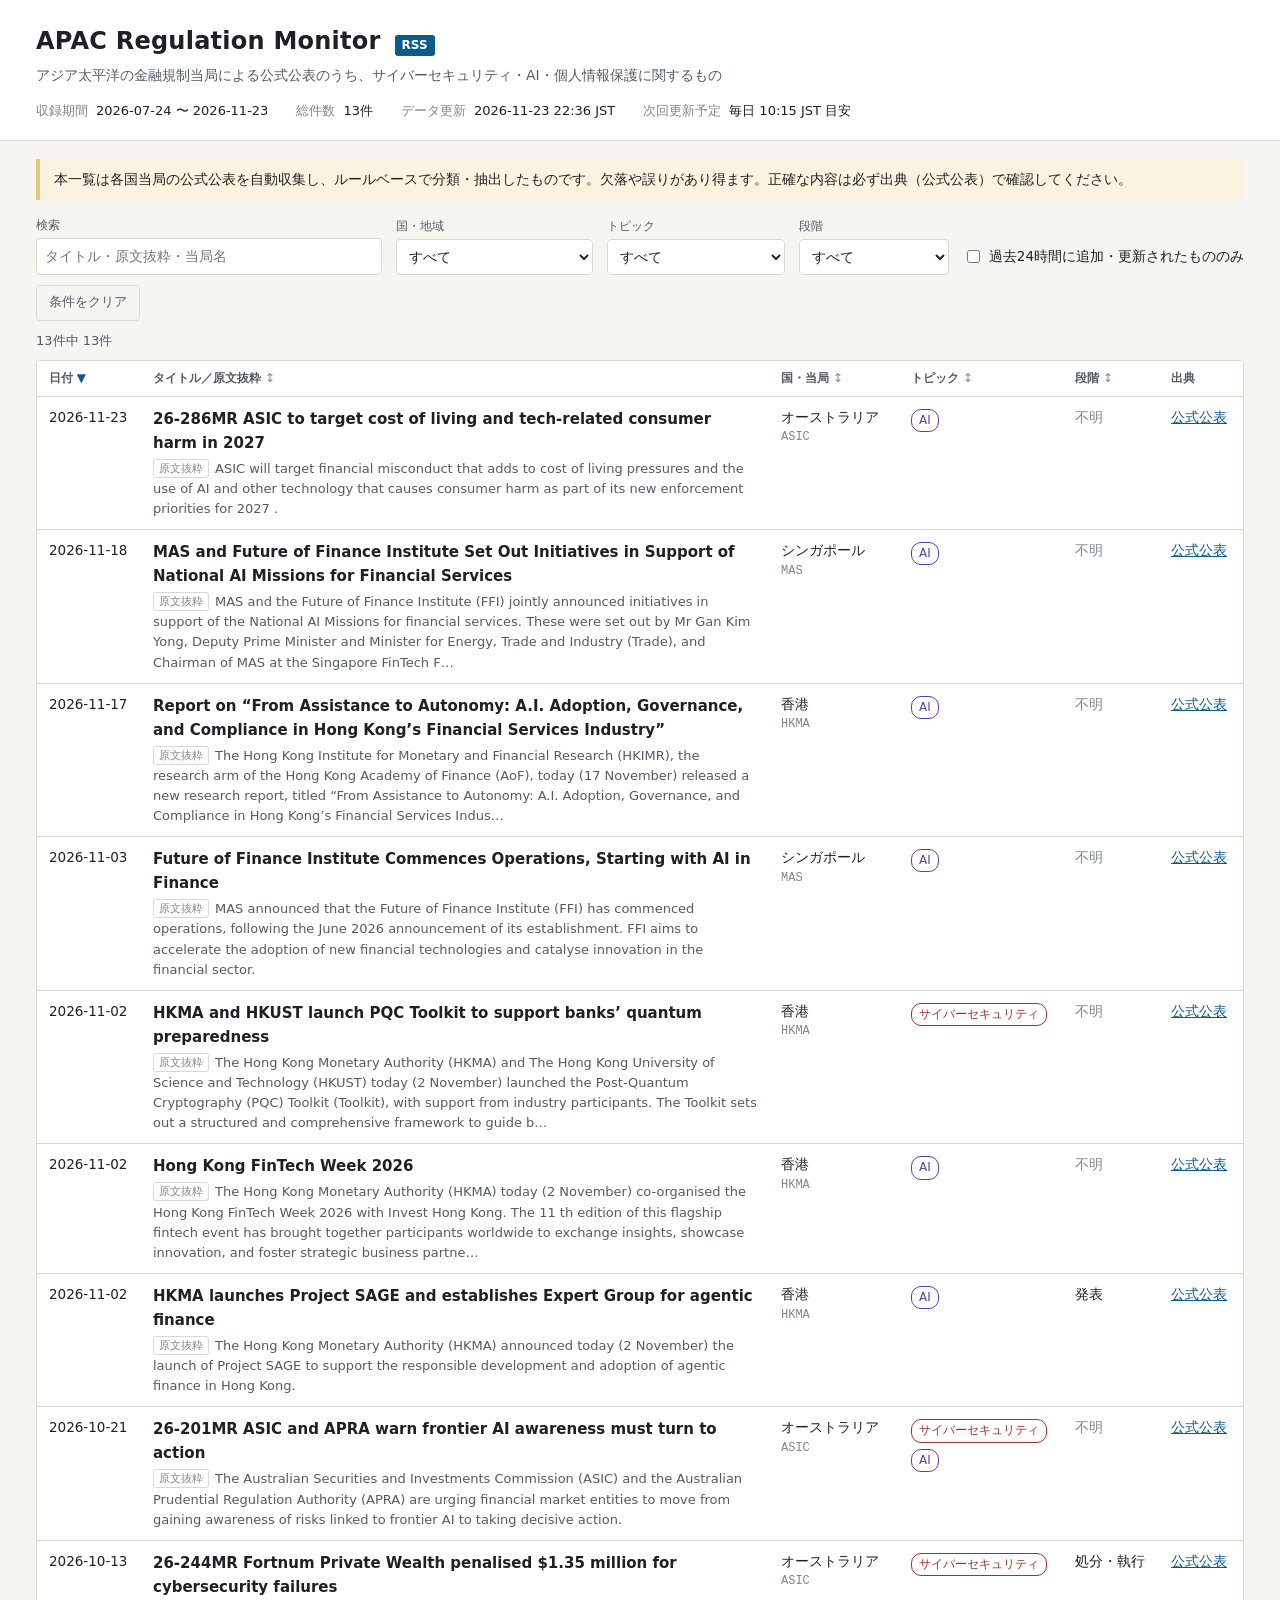
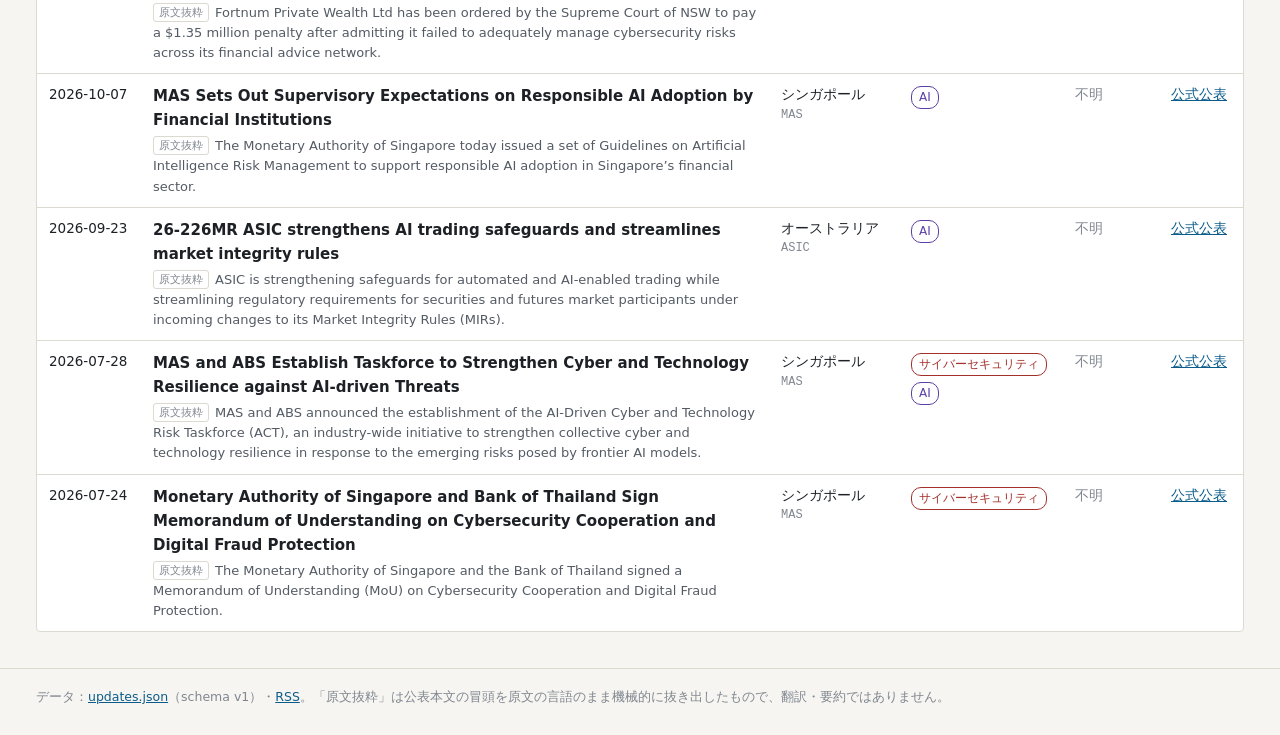
==== reg-watch/index.html @ 3311a382 "data: publish regulation index" ====
<!doctype html>
<html lang="ja">
<head>
  <meta charset="utf-8">
  <meta name="viewport" content="width=device-width, initial-scale=1">
  <title>APAC Regulation Monitor</title>
  <meta name="description" content="APAC金融規制当局の公式公表のうち、サイバーセキュリティ／AI／個人情報保護に関するものの一覧">
  <link rel="alternate" type="application/rss+xml" title="APAC Regulation Monitor" href="feed.xml">
  <link rel="stylesheet" href="styles.css">
</head>
<body>
  <header class="site-header">
    <div class="wrap">
      <div class="title-row">
        <h1>APAC Regulation Monitor</h1>
        <a class="rss" href="feed.xml">RSS</a>
      </div>
      <p class="tagline">アジア太平洋の金融規制当局による公式公表のうち、サイバーセキュリティ・AI・個人情報保護に関するもの</p>
      <dl class="meta">
        <div><dt>収録期間</dt><dd id="meta-range">—</dd></div>
        <div><dt>総件数</dt><dd id="meta-count">—</dd></div>
        <div><dt>データ更新</dt><dd id="meta-generated">—</dd></div>
        <div><dt>次回更新予定</dt><dd>毎日 10:15 JST 目安</dd></div>
      </dl>
    </div>
  </header>

  <main class="wrap">
    <p class="notice" role="note">本一覧は各国当局の公式公表を自動収集し、ルールベースで分類・抽出したものです。欠落や誤りがあり得ます。正確な内容は必ず出典（公式公表）で確認してください。</p>

    <form class="filters" id="filters" role="search" onsubmit="return false">
      <label class="field search">
        <span>検索</span>
        <input type="search" id="q" placeholder="タイトル・原文抜粋・当局名" autocomplete="off">
      </label>
      <label class="field">
        <span>国・地域</span>
        <select id="f-country"><option value="">すべて</option></select>
      </label>
      <label class="field">
        <span>トピック</span>
        <select id="f-topic"><option value="">すべて</option></select>
      </label>
      <label class="field">
        <span>段階</span>
        <select id="f-stage"><option value="">すべて</option></select>
      </label>
      <label class="check">
        <input type="checkbox" id="f-recent">
        <span>過去24時間に追加・更新されたもののみ</span>
      </label>
      <button type="button" class="reset" id="reset">条件をクリア</button>
    </form>

    <p class="status" id="status" aria-live="polite">読み込み中…</p>

    <div class="table-scroll">
      <table class="updates" id="table">
        <thead>
          <tr>
            <th scope="col" class="c-date"><button type="button" data-sort="date">日付</button></th>
            <th scope="col" class="c-title"><button type="button" data-sort="title">タイトル／原文抜粋</button></th>
            <th scope="col" class="c-src"><button type="button" data-sort="country">国・当局</button></th>
            <th scope="col" class="c-topic"><button type="button" data-sort="topic">トピック</button></th>
            <th scope="col" class="c-stage"><button type="button" data-sort="stage">段階</button></th>
            <th scope="col" class="c-link">出典</th>
          </tr>
        </thead>
        <tbody id="rows"></tbody>
      </table>
    </div>

    <div class="more-row">
      <button type="button" id="more" hidden>さらに表示</button>
    </div>
  </main>

  <footer class="site-footer">
    <div class="wrap">
      <p>データ：<a href="data/updates.json">updates.json</a>（schema v1）・<a href="feed.xml">RSS</a>。「原文抜粋」は公表本文の冒頭を原文の言語のまま機械的に抜き出したもので、翻訳・要約ではありません。</p>
    </div>
  </footer>

  <script src="app.js"></script>
</body>
</html>
---- reg-watch/styles.css ----
:root {
  --bg: #f6f5f1;
  --surface: #ffffff;
  --ink: #1d2126;
  --ink-soft: #545b64;
  --ink-faint: #808790;
  --rule: #dcd9d1;
  --accent: #0b5c8a;
  --accent-ink: #ffffff;
  --notice-bg: #fbf3df;
  --notice-rule: #e3c77a;
  --cyber: #a3302a;
  --ai: #5b3fa6;
  --privacy: #1f7a52;
  --font: "Hiragino Kaku Gothic ProN", "Hiragino Sans", "Yu Gothic UI", "Yu Gothic", Meiryo,
    system-ui, -apple-system, "Segoe UI", sans-serif;
  --mono: ui-monospace, "SFMono-Regular", Consolas, "Liberation Mono", monospace;
}

@media (prefers-color-scheme: dark) {
  :root {
    --bg: #15181c;
    --surface: #1d2126;
    --ink: #e7e9ec;
    --ink-soft: #b1b7bf;
    --ink-faint: #8a919a;
    --rule: #343a42;
    --accent: #6fb7e3;
    --accent-ink: #0d1a24;
    --notice-bg: #2b2516;
    --notice-rule: #7d6a35;
    --cyber: #f08a82;
    --ai: #b9a3f2;
    --privacy: #7fd1a8;
  }
}

* { box-sizing: border-box; }

html { -webkit-text-size-adjust: 100%; }

body {
  margin: 0;
  background: var(--bg);
  color: var(--ink);
  font-family: var(--font);
  font-size: 15px;
  line-height: 1.6;
}

a { color: var(--accent); }
a:hover { text-decoration-thickness: 2px; }

.wrap {
  max-width: 1240px;
  margin: 0 auto;
  padding: 0 16px;
}

/* Header ------------------------------------------------------------ */

.site-header {
  background: var(--surface);
  border-bottom: 1px solid var(--rule);
  padding: 22px 0 18px;
}

.title-row {
  display: flex;
  align-items: baseline;
  gap: 14px;
  flex-wrap: wrap;
}

h1 {
  margin: 0;
  font-size: 24px;
  letter-spacing: 0.01em;
  font-weight: 700;
}

.rss {
  font-size: 12px;
  font-weight: 700;
  text-decoration: none;
  color: var(--accent-ink);
  background: var(--accent);
  border-radius: 3px;
  padding: 1px 7px;
}

.tagline {
  margin: 4px 0 14px;
  color: var(--ink-soft);
  font-size: 14px;
}

.meta {
  display: flex;
  flex-wrap: wrap;
  gap: 6px 28px;
  margin: 0;
  font-size: 13px;
}

.meta div { display: flex; gap: 8px; }
.meta dt { color: var(--ink-faint); }
.meta dd { margin: 0; font-variant-numeric: tabular-nums; }

/* Notice & filters --------------------------------------------------- */

.notice {
  margin: 18px 0 16px;
  padding: 10px 14px;
  background: var(--notice-bg);
  border-left: 4px solid var(--notice-rule);
  font-size: 13.5px;
}

.filters {
  display: flex;
  flex-wrap: wrap;
  align-items: flex-end;
  gap: 10px 14px;
  margin-bottom: 10px;
}

.field { display: flex; flex-direction: column; gap: 3px; font-size: 12px; color: var(--ink-soft); }
.field.search { flex: 1 1 260px; }

input[type="search"],
select {
  font: inherit;
  font-size: 14px;
  color: var(--ink);
  background: var(--surface);
  border: 1px solid var(--rule);
  border-radius: 4px;
  padding: 6px 8px;
  min-height: 36px;
}

input[type="search"] { width: 100%; }
select { min-width: 150px; }

input:focus-visible,
select:focus-visible,
button:focus-visible,
a:focus-visible {
  outline: 2px solid var(--accent);
  outline-offset: 2px;
}

.check {
  display: flex;
  align-items: center;
  gap: 6px;
  font-size: 13.5px;
  min-height: 36px;
}

.reset {
  font: inherit;
  font-size: 13px;
  min-height: 36px;
  padding: 0 12px;
  border: 1px solid var(--rule);
  border-radius: 4px;
  background: transparent;
  color: var(--ink-soft);
  cursor: pointer;
}

.status {
  margin: 4px 0 8px;
  font-size: 13px;
  color: var(--ink-soft);
  font-variant-numeric: tabular-nums;
}
.status.error { color: var(--cyber); }

/* Table ------------------------------------------------------------- */

.table-scroll {
  overflow-x: auto;
  background: var(--surface);
  border: 1px solid var(--rule);
  border-radius: 4px;
}

table.updates {
  width: 100%;
  min-width: 860px;
  border-collapse: collapse;
}

.updates th,
.updates td {
  text-align: left;
  vertical-align: top;
  padding: 10px 12px;
  border-bottom: 1px solid var(--rule);
}

.updates tbody tr:last-child td { border-bottom: 0; }

.updates th {
  position: sticky;
  top: 0;
  background: var(--surface);
  font-size: 12px;
  font-weight: 700;
  color: var(--ink-soft);
  white-space: nowrap;
  padding-top: 8px;
  padding-bottom: 8px;
}

.updates th button {
  font: inherit;
  color: inherit;
  background: none;
  border: 0;
  padding: 0;
  cursor: pointer;
}

.updates th button::after {
  content: " ↕";
  color: var(--ink-faint);
  font-weight: 400;
}
.updates th[aria-sort="ascending"] button::after { content: " ▲"; color: var(--accent); }
.updates th[aria-sort="descending"] button::after { content: " ▼"; color: var(--accent); }

.c-date { width: 104px; white-space: nowrap; font-variant-numeric: tabular-nums; font-size: 13.5px; }
.c-title { min-width: 380px; }
.c-src { width: 130px; }
.c-topic { width: 150px; }
.c-stage { width: 96px; font-size: 13.5px; }
.c-link { width: 84px; white-space: nowrap; font-size: 13.5px; }

.title a {
  font-weight: 600;
  text-decoration: none;
  color: var(--ink);
}
.title a:hover { color: var(--accent); text-decoration: underline; }

.summary {
  margin: 4px 0 0;
  font-size: 13px;
  color: var(--ink-soft);
  line-height: 1.55;
}

.excerpt-label {
  display: inline-block;
  margin-right: 6px;
  padding: 0 5px;
  border: 1px solid var(--rule);
  border-radius: 3px;
  font-size: 11px;
  color: var(--ink-faint);
  vertical-align: 1px;
}

.country, .regulator { display: block; }
.country { font-size: 13.5px; }
.regulator { font-size: 12px; color: var(--ink-faint); font-family: var(--mono); }

.tag {
  display: inline-block;
  margin: 0 4px 4px 0;
  padding: 1px 7px;
  border: 1px solid currentColor;
  border-radius: 10px;
  font-size: 12px;
  white-space: nowrap;
}
.topic-cyber_security { color: var(--cyber); }
.topic-ai { color: var(--ai); }
.topic-privacy_data_protection { color: var(--privacy); }

.stage-unknown { color: var(--ink-faint); }

tr.empty td {
  text-align: center;
  color: var(--ink-faint);
  padding: 32px 12px;
}

.more-row { text-align: center; margin: 14px 0 0; }

#more {
  font: inherit;
  font-size: 14px;
  padding: 8px 22px;
  border: 1px solid var(--accent);
  border-radius: 4px;
  background: transparent;
  color: var(--accent);
  cursor: pointer;
}

/* Footer ------------------------------------------------------------ */

.site-footer {
  margin-top: 36px;
  padding: 18px 0 28px;
  border-top: 1px solid var(--rule);
  font-size: 12.5px;
  color: var(--ink-faint);
}
.site-footer p { margin: 0; }

@media (max-width: 640px) {
  h1 { font-size: 20px; }
  .meta { gap: 4px 18px; }
  select { min-width: 0; flex: 1; }
  .field { flex: 1 1 140px; }
  .field.search { flex-basis: 100%; }
}
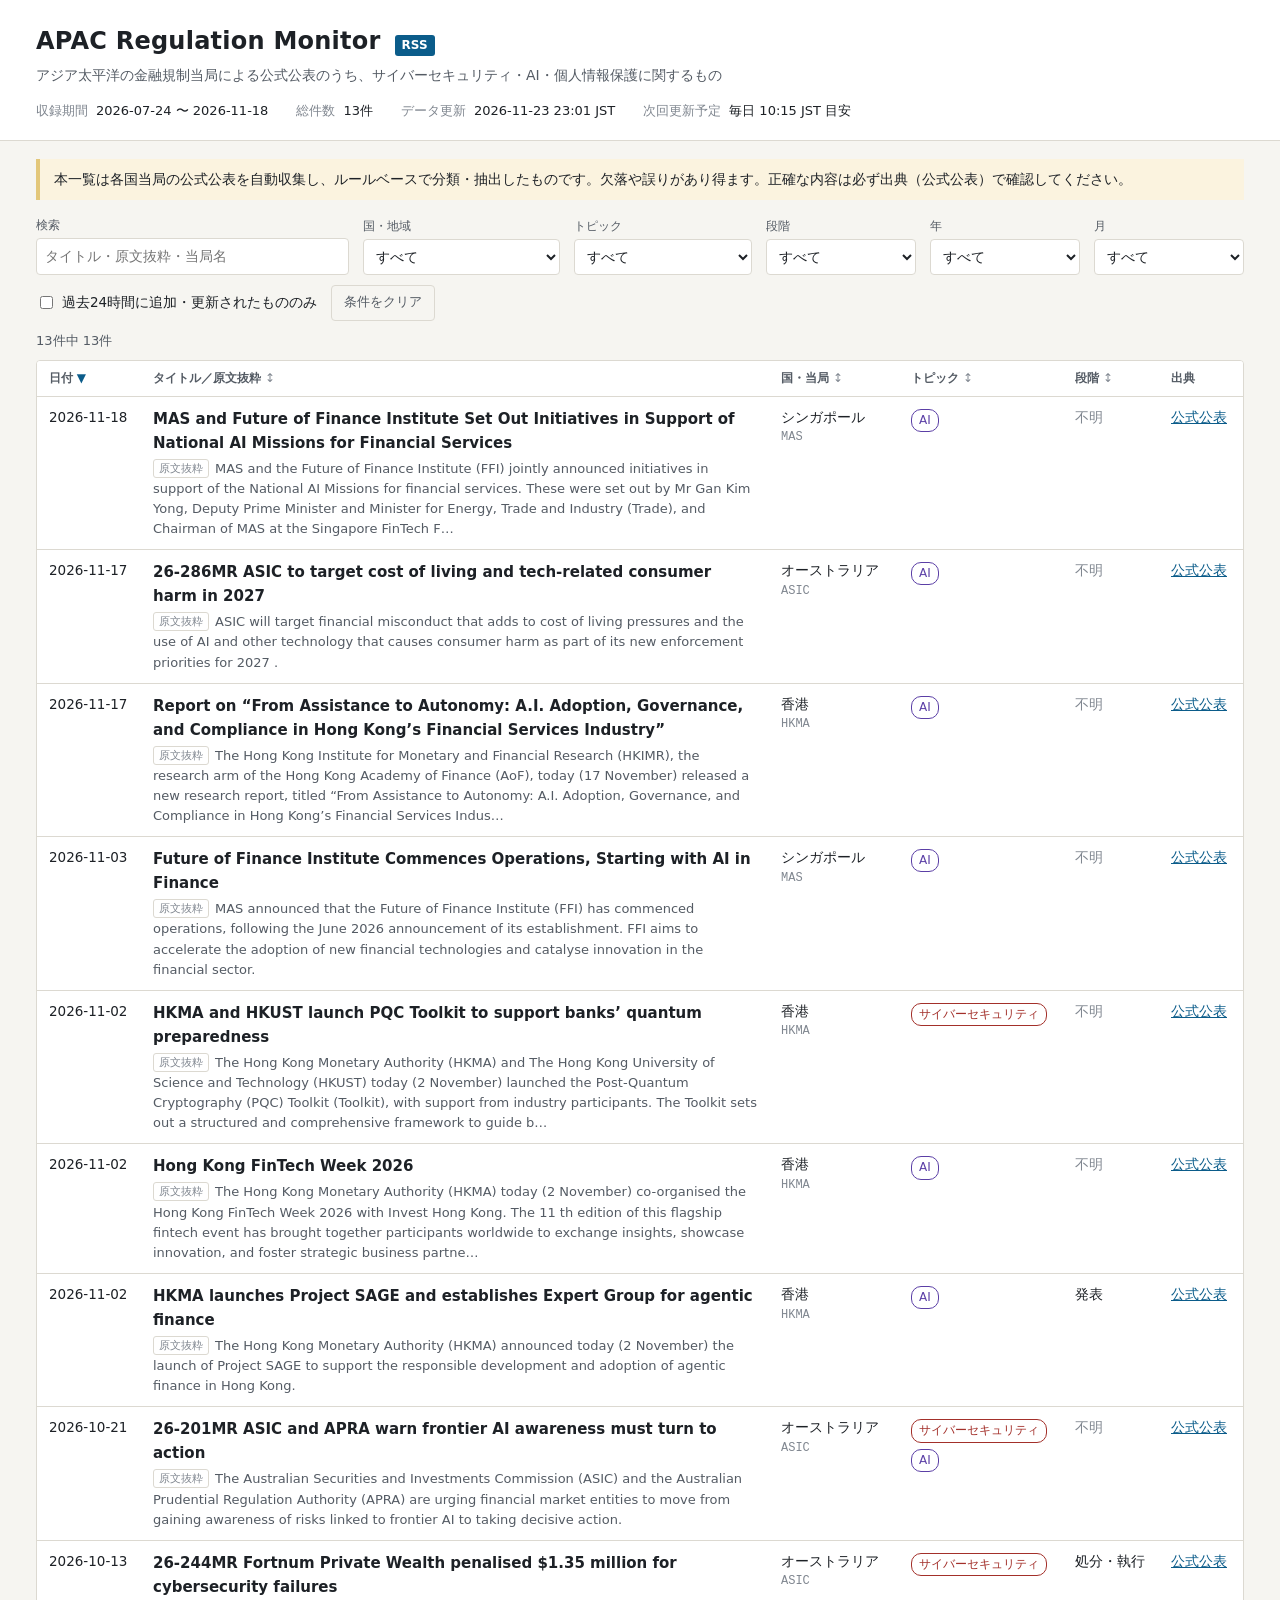
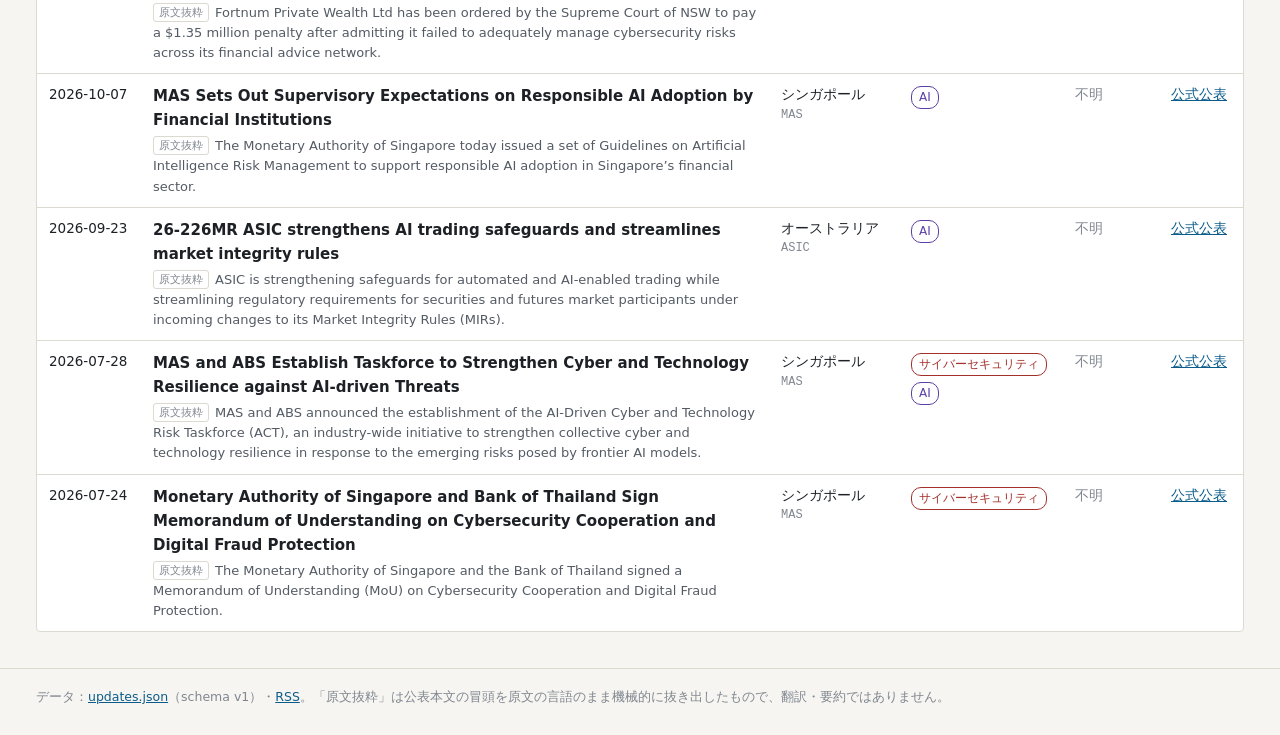
==== commit c78276e3: "data: publish regulation index" ====
--- a/reg-watch/index.html
+++ b/reg-watch/index.html
@@ -45,6 +45,14 @@
         <span>段階</span>
         <select id="f-stage"><option value="">すべて</option></select>
       </label>
+      <label class="field">
+        <span>年</span>
+        <select id="f-year"><option value="">すべて</option></select>
+      </label>
+      <label class="field">
+        <span>月</span>
+        <select id="f-month"><option value="">すべて</option></select>
+      </label>
       <label class="check">
         <input type="checkbox" id="f-recent">
         <span>過去24時間に追加・更新されたもののみ</span>
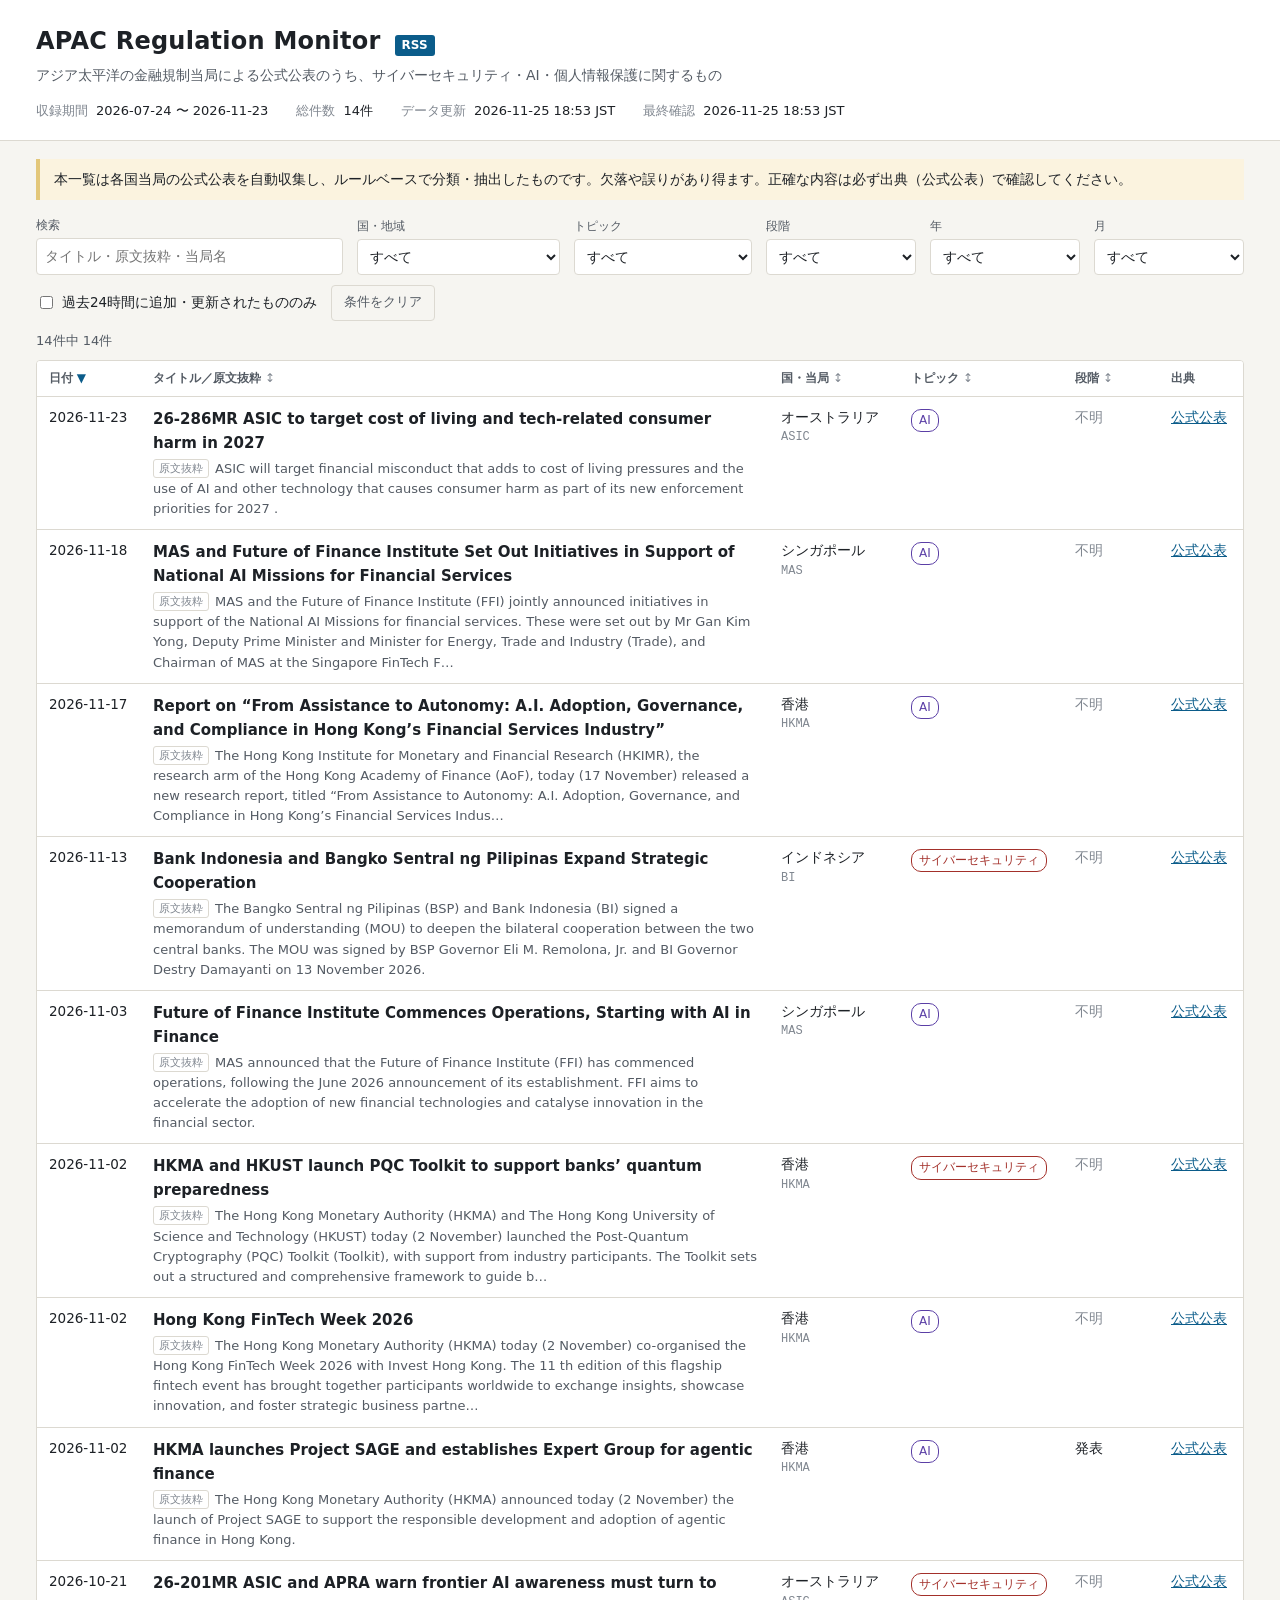
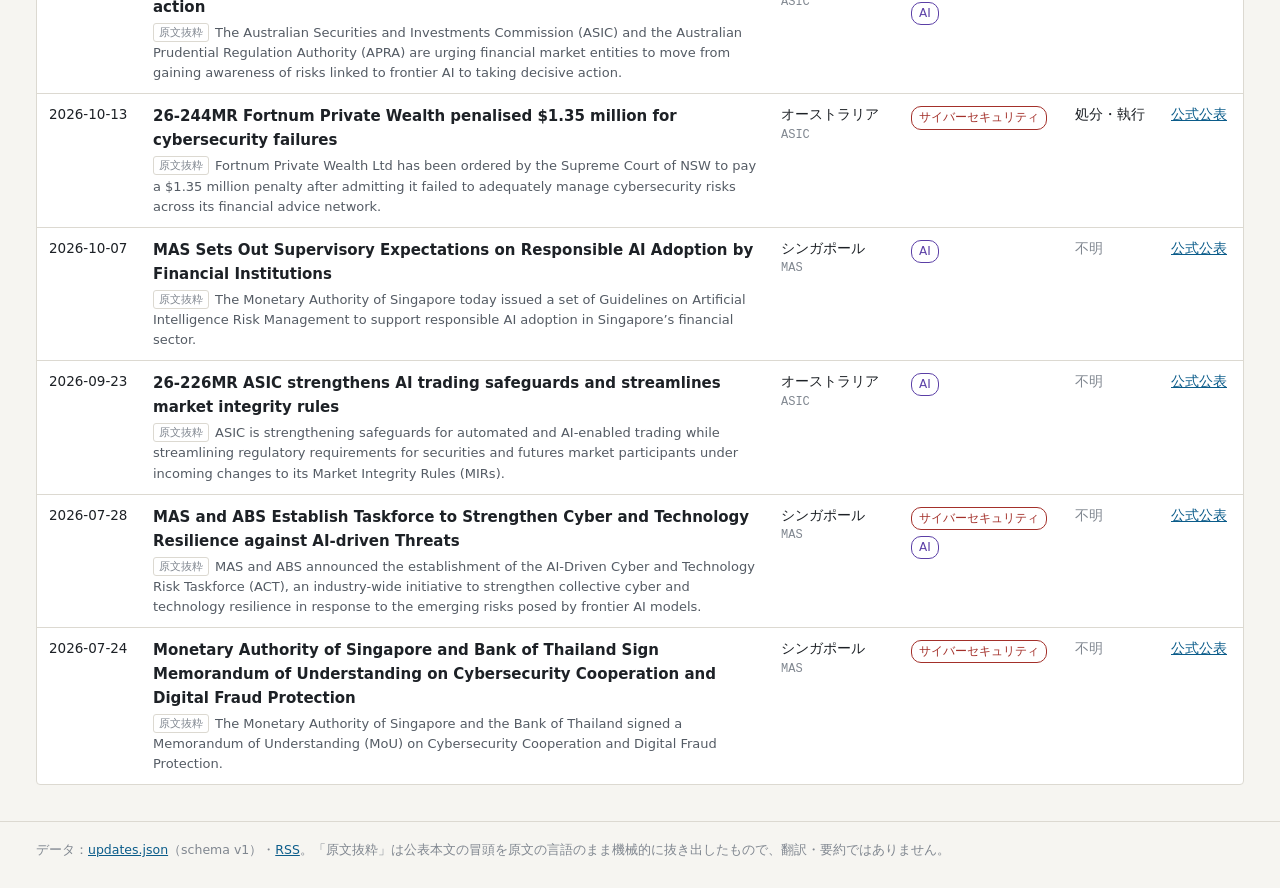
==== commit 3c0cca12: "data: publish regulation index" ====
--- a/reg-watch/index.html
+++ b/reg-watch/index.html
@@ -20,7 +20,7 @@
         <div><dt>収録期間</dt><dd id="meta-range">—</dd></div>
         <div><dt>総件数</dt><dd id="meta-count">—</dd></div>
         <div><dt>データ更新</dt><dd id="meta-generated">—</dd></div>
-        <div><dt>次回更新予定</dt><dd>毎日 10:15 JST 目安</dd></div>
+        <div><dt>最終確認</dt><dd id="meta-checked">—</dd></div>
       </dl>
     </div>
   </header>
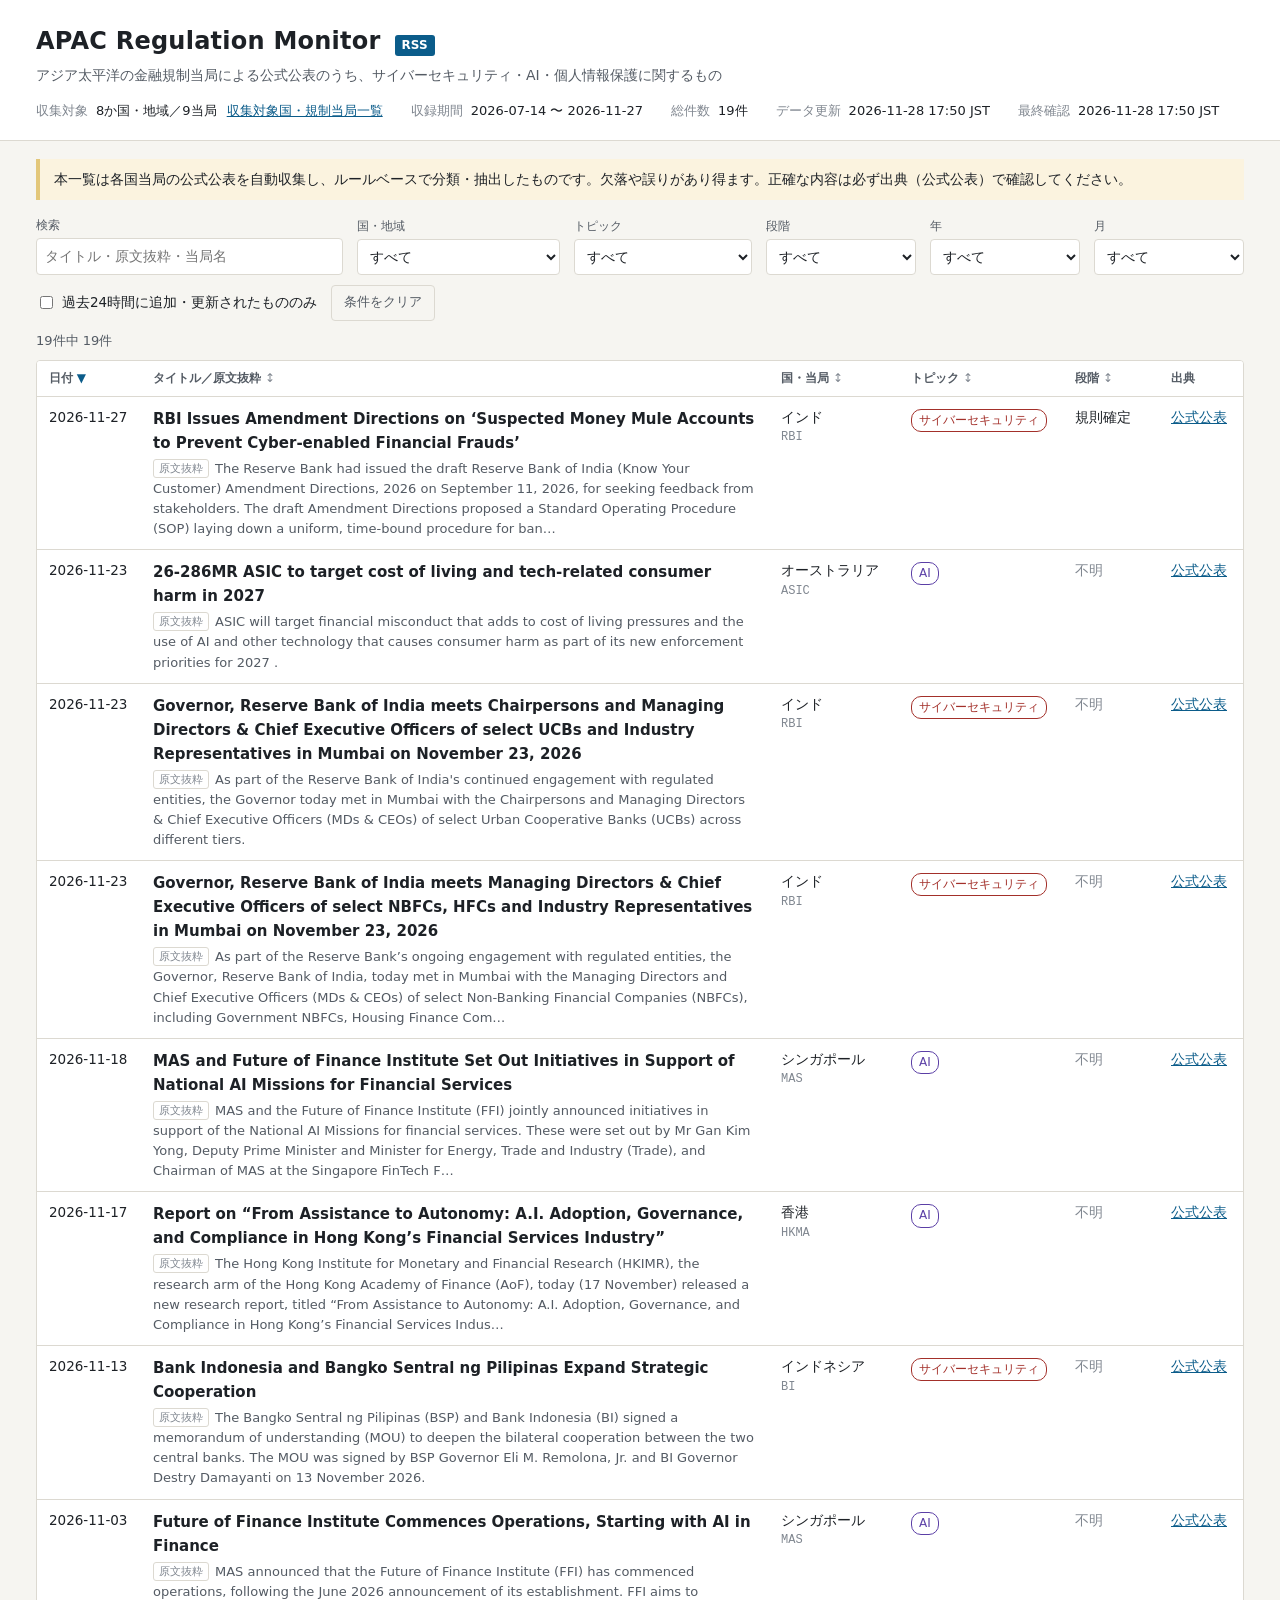
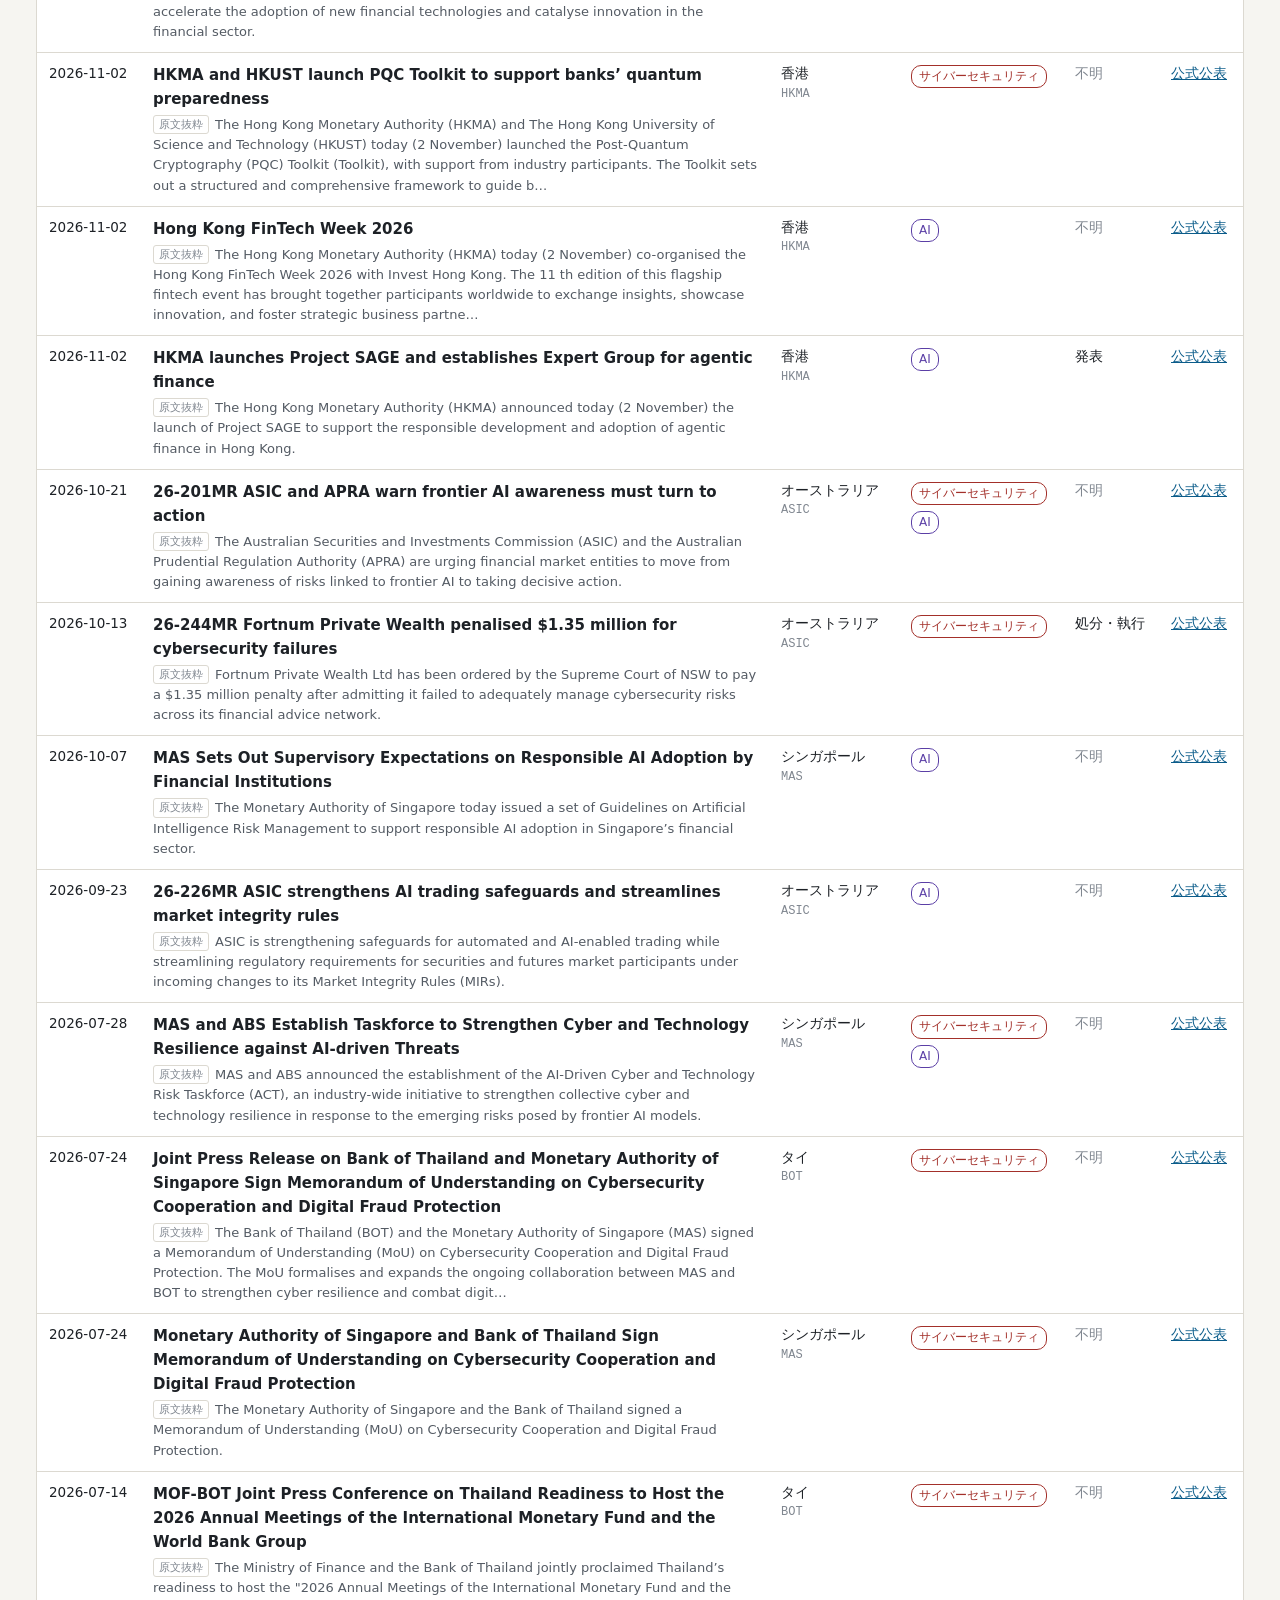
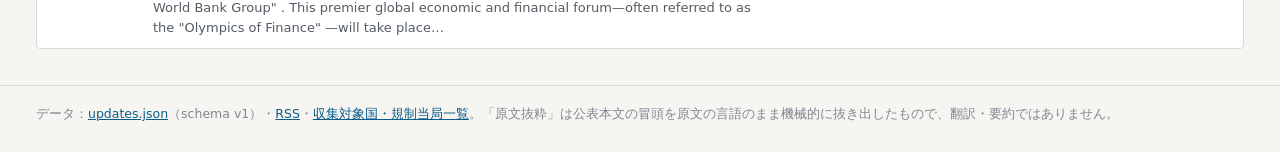
==== commit 53918b70: "data: publish regulation index" ====
--- a/reg-watch/index.html
+++ b/reg-watch/index.html
@@ -17,6 +17,7 @@
       </div>
       <p class="tagline">アジア太平洋の金融規制当局による公式公表のうち、サイバーセキュリティ・AI・個人情報保護に関するもの</p>
       <dl class="meta">
+        <div><dt>収集対象</dt><dd><span id="meta-sources">—</span> <a class="meta-link" href="sources.html">収集対象国・規制当局一覧</a></dd></div>
         <div><dt>収録期間</dt><dd id="meta-range">—</dd></div>
         <div><dt>総件数</dt><dd id="meta-count">—</dd></div>
         <div><dt>データ更新</dt><dd id="meta-generated">—</dd></div>
@@ -85,7 +86,7 @@
 
   <footer class="site-footer">
     <div class="wrap">
-      <p>データ：<a href="data/updates.json">updates.json</a>（schema v1）・<a href="feed.xml">RSS</a>。「原文抜粋」は公表本文の冒頭を原文の言語のまま機械的に抜き出したもので、翻訳・要約ではありません。</p>
+      <p>データ：<a href="data/updates.json">updates.json</a>（schema v1）・<a href="feed.xml">RSS</a>・<a href="sources.html">収集対象国・規制当局一覧</a>。「原文抜粋」は公表本文の冒頭を原文の言語のまま機械的に抜き出したもので、翻訳・要約ではありません。</p>
     </div>
   </footer>
 
--- a/reg-watch/styles.css
+++ b/reg-watch/styles.css
@@ -107,6 +107,8 @@
 .meta dt { color: var(--ink-faint); }
 .meta dd { margin: 0; font-variant-numeric: tabular-nums; }
 
+.meta-link { margin-left: 6px; white-space: nowrap; }
+
 /* Notice & filters --------------------------------------------------- */
 
 .notice {
@@ -303,6 +305,84 @@
   cursor: pointer;
 }
 
+/* Sources page (sources.html) --------------------------------------- */
+
+.crumb {
+  margin: 0 0 6px;
+  font-size: 13px;
+  color: var(--ink-faint);
+}
+
+.dir-section { margin-top: 26px; }
+
+.dir-section h2 {
+  margin: 0 0 12px;
+  font-size: 17px;
+  font-weight: 700;
+}
+
+.section-note {
+  margin: -4px 0 12px;
+  font-size: 13px;
+  color: var(--ink-soft);
+}
+
+.country-block {
+  background: var(--surface);
+  border: 1px solid var(--rule);
+  border-radius: 4px;
+  margin-bottom: 12px;
+}
+
+.country-head {
+  display: flex;
+  align-items: baseline;
+  flex-wrap: wrap;
+  gap: 4px 10px;
+  margin: 0;
+  padding: 10px 14px;
+  border-bottom: 1px solid var(--rule);
+  font-size: 15px;
+}
+.country-en { font-size: 12.5px; font-weight: 400; color: var(--ink-faint); }
+.country-n { margin-left: auto; font-size: 12px; font-weight: 400; color: var(--ink-soft); }
+
+.reg-list { list-style: none; margin: 0; padding: 0; }
+
+.reg {
+  display: grid;
+  grid-template-columns: 72px 1fr auto;
+  gap: 4px 14px;
+  align-items: baseline;
+  padding: 10px 14px;
+  border-bottom: 1px solid var(--rule);
+}
+.reg:last-child { border-bottom: 0; }
+
+.reg-abbr { font-family: var(--mono); font-size: 13px; font-weight: 700; }
+.reg-names { display: flex; flex-direction: column; min-width: 0; }
+.reg-ja { font-weight: 600; }
+.reg-official, .reg-en { font-size: 13px; color: var(--ink-soft); }
+.reg-side { display: flex; flex-direction: column; align-items: flex-end; gap: 2px; font-size: 13.5px; }
+.reg-host { font-size: 11.5px; color: var(--ink-faint); font-family: var(--mono); }
+
+.badge-inactive {
+  padding: 0 6px;
+  border: 1px solid var(--rule);
+  border-radius: 10px;
+  font-size: 11.5px;
+  color: var(--ink-faint);
+  white-space: nowrap;
+}
+.reg.is-inactive .reg-ja { color: var(--ink-soft); }
+
+.back-row { margin: 22px 0 0; font-size: 14px; }
+
+@media (max-width: 640px) {
+  .reg { grid-template-columns: 56px 1fr; }
+  .reg-side { grid-column: 2; flex-direction: row; flex-wrap: wrap; align-items: baseline; gap: 2px 10px; }
+}
+
 /* Footer ------------------------------------------------------------ */
 
 .site-footer {
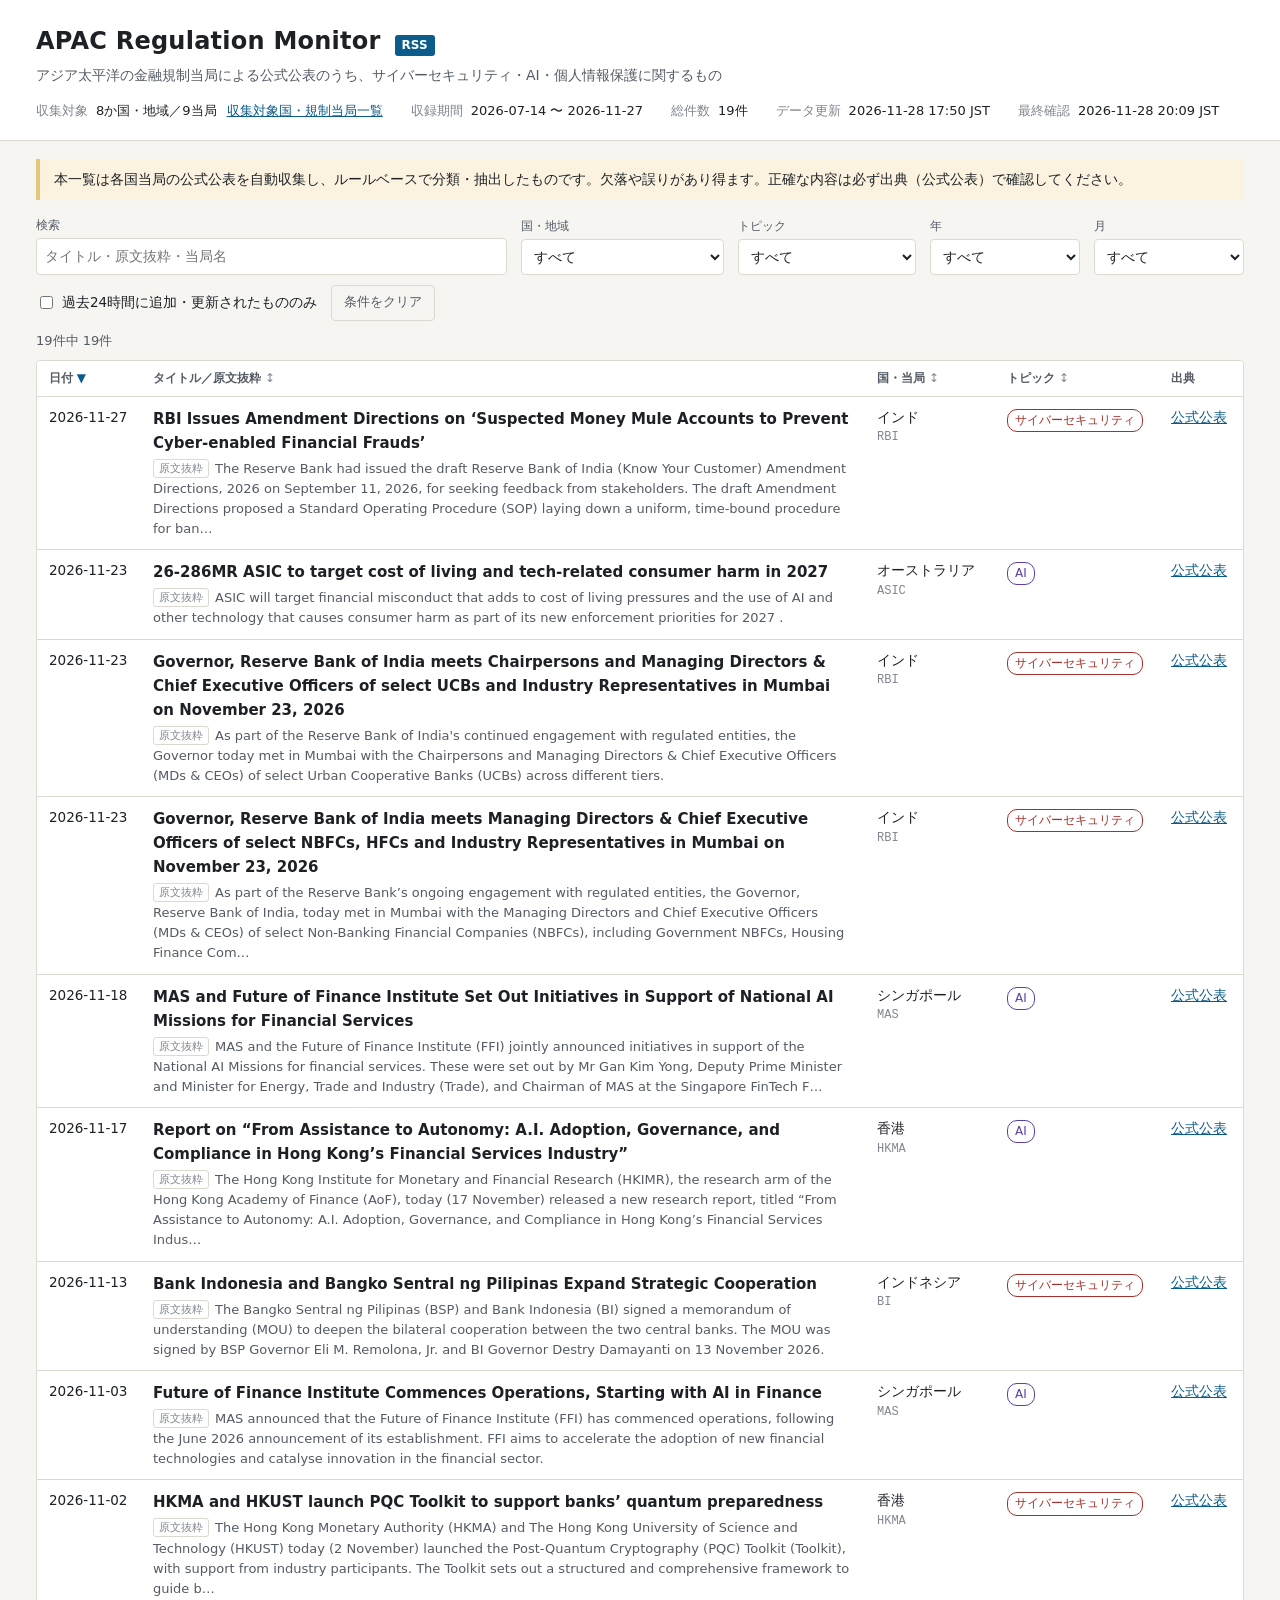
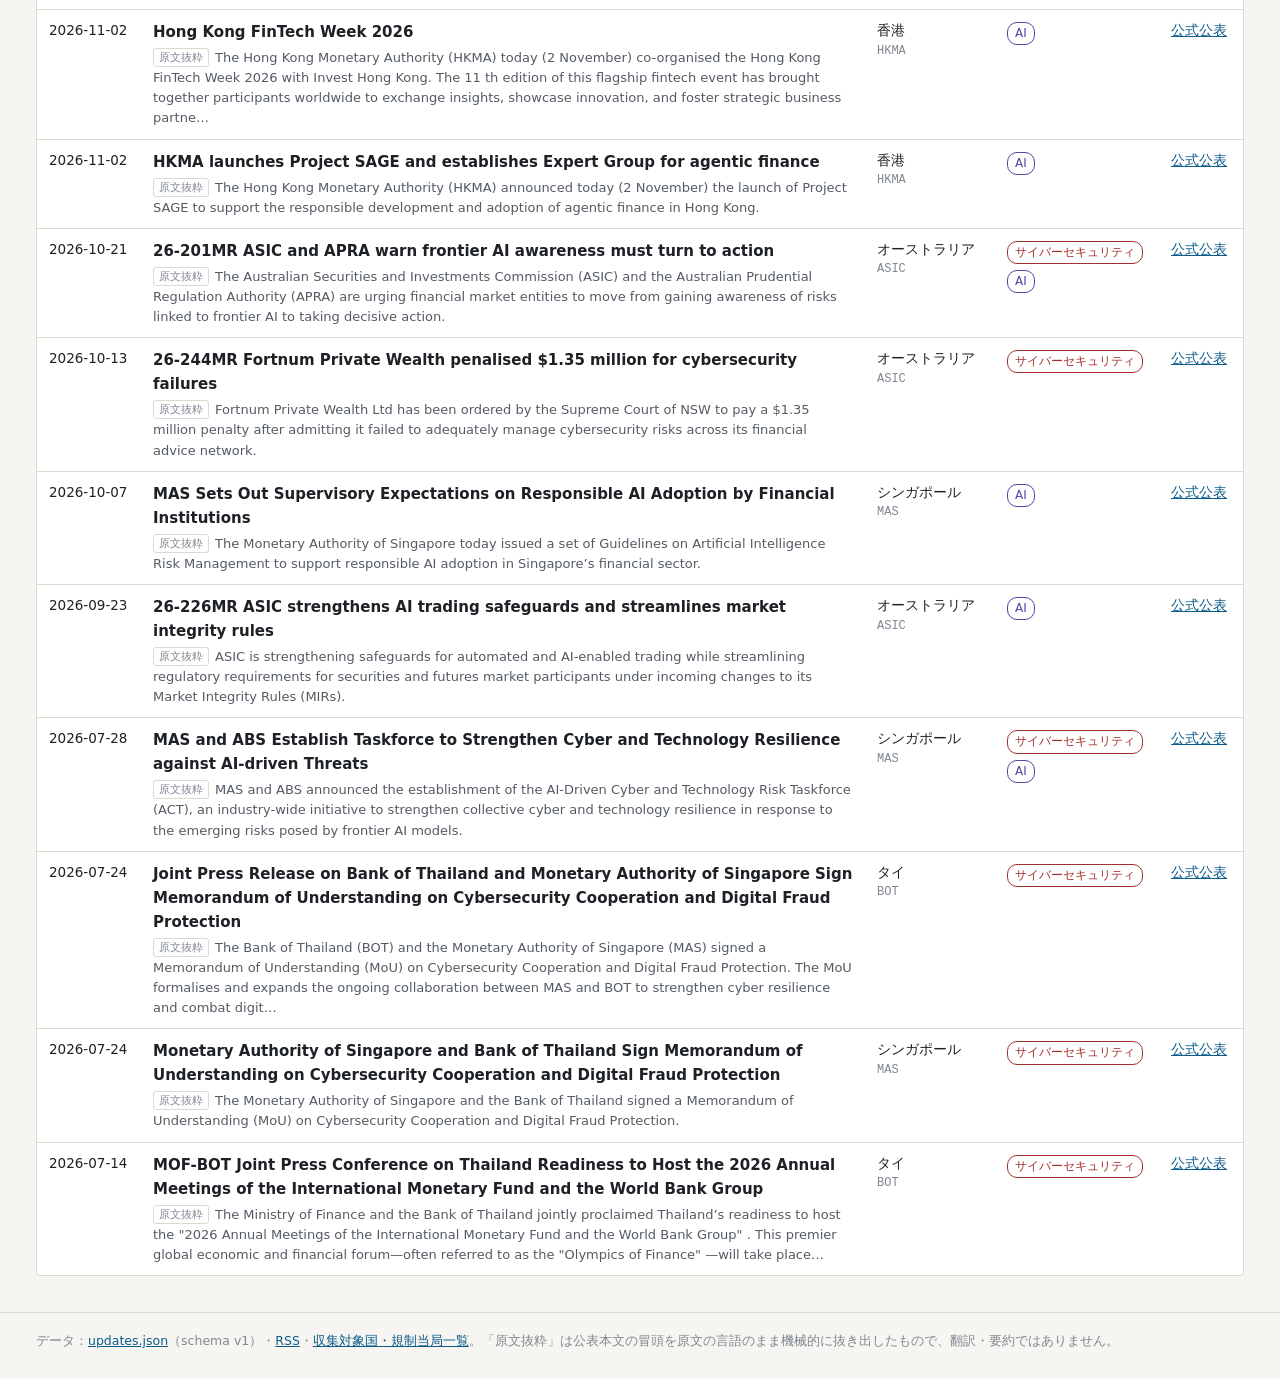
==== commit 23fd6a39: "data: publish regulation index" ====
--- a/reg-watch/index.html
+++ b/reg-watch/index.html
@@ -43,10 +43,6 @@
         <select id="f-topic"><option value="">すべて</option></select>
       </label>
       <label class="field">
-        <span>段階</span>
-        <select id="f-stage"><option value="">すべて</option></select>
-      </label>
-      <label class="field">
         <span>年</span>
         <select id="f-year"><option value="">すべて</option></select>
       </label>
@@ -71,7 +67,6 @@
             <th scope="col" class="c-title"><button type="button" data-sort="title">タイトル／原文抜粋</button></th>
             <th scope="col" class="c-src"><button type="button" data-sort="country">国・当局</button></th>
             <th scope="col" class="c-topic"><button type="button" data-sort="topic">トピック</button></th>
-            <th scope="col" class="c-stage"><button type="button" data-sort="stage">段階</button></th>
             <th scope="col" class="c-link">出典</th>
           </tr>
         </thead>
--- a/reg-watch/styles.css
+++ b/reg-watch/styles.css
@@ -192,7 +192,7 @@
 
 table.updates {
   width: 100%;
-  min-width: 860px;
+  min-width: 764px;
   border-collapse: collapse;
 }
 
@@ -239,7 +239,6 @@
 .c-title { min-width: 380px; }
 .c-src { width: 130px; }
 .c-topic { width: 150px; }
-.c-stage { width: 96px; font-size: 13.5px; }
 .c-link { width: 84px; white-space: nowrap; font-size: 13.5px; }
 
 .title a {
@@ -283,8 +282,6 @@
 .topic-cyber_security { color: var(--cyber); }
 .topic-ai { color: var(--ai); }
 .topic-privacy_data_protection { color: var(--privacy); }
-
-.stage-unknown { color: var(--ink-faint); }
 
 tr.empty td {
   text-align: center;
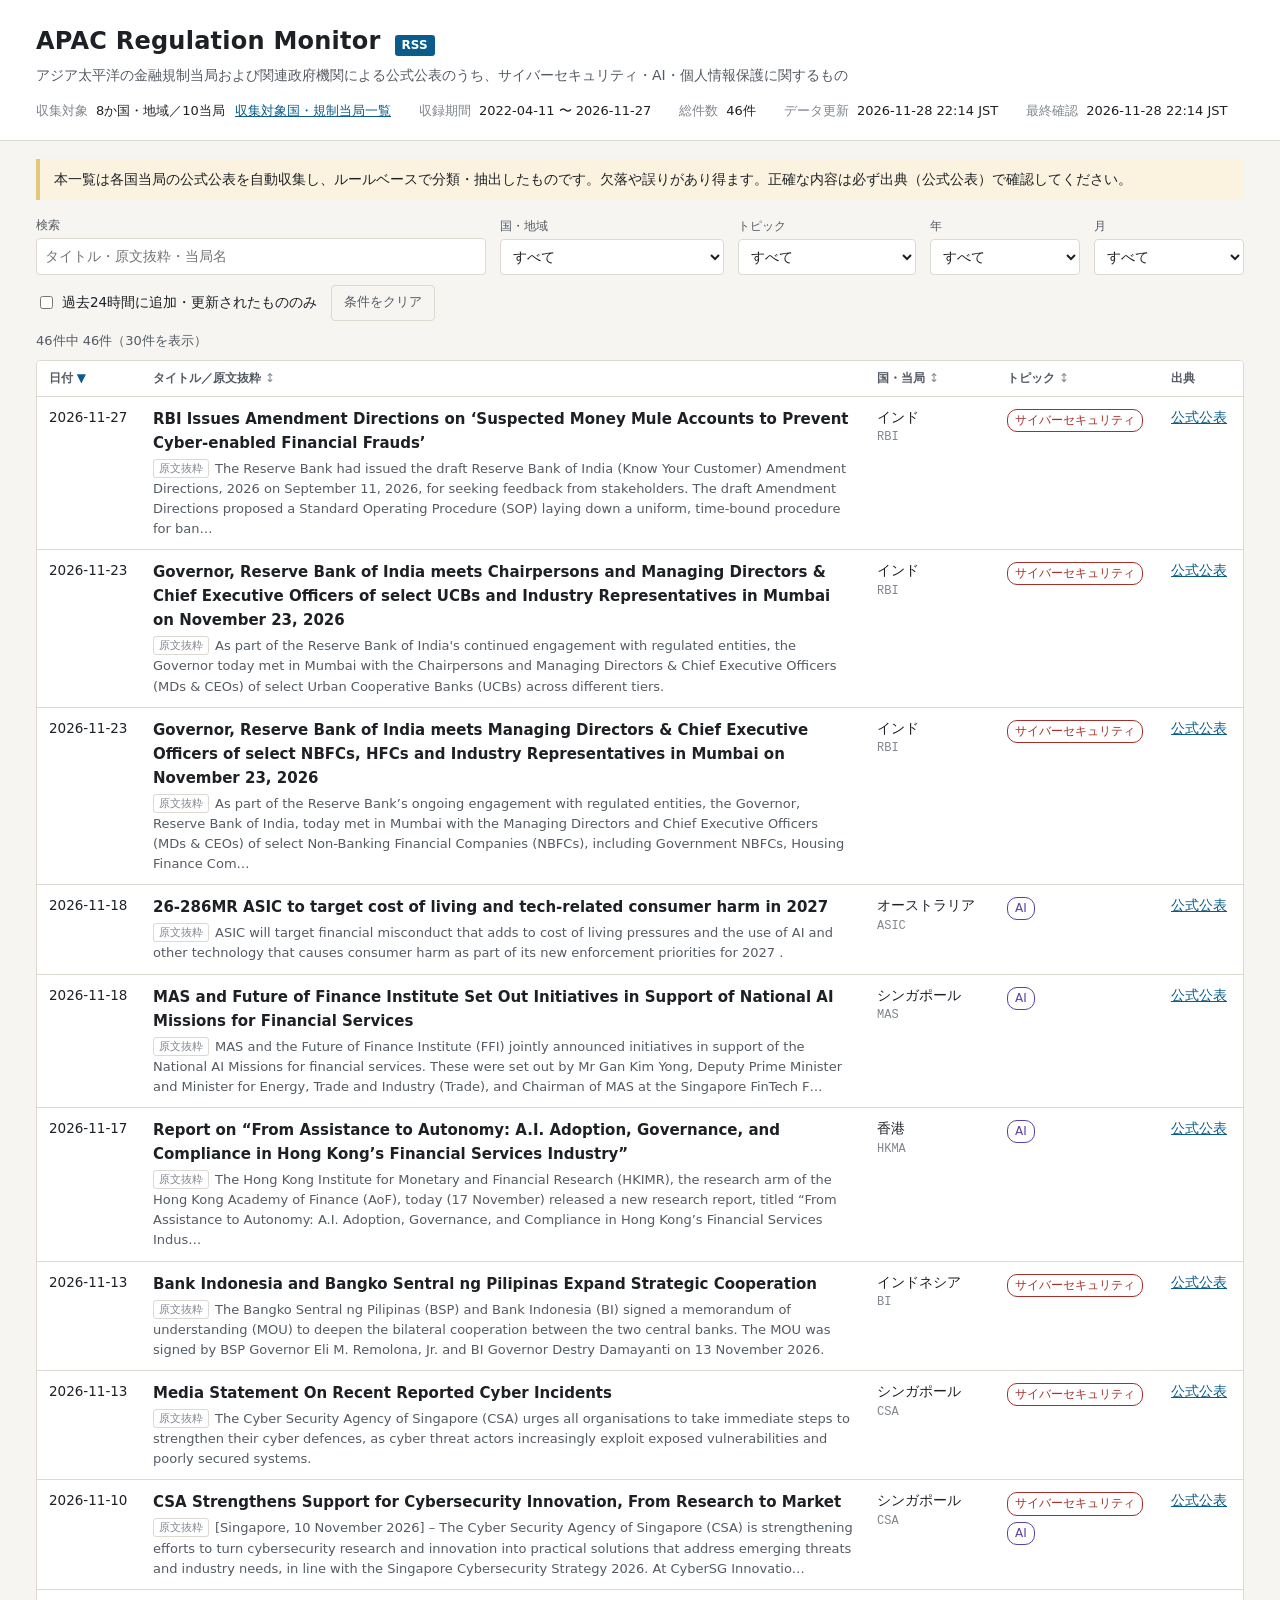
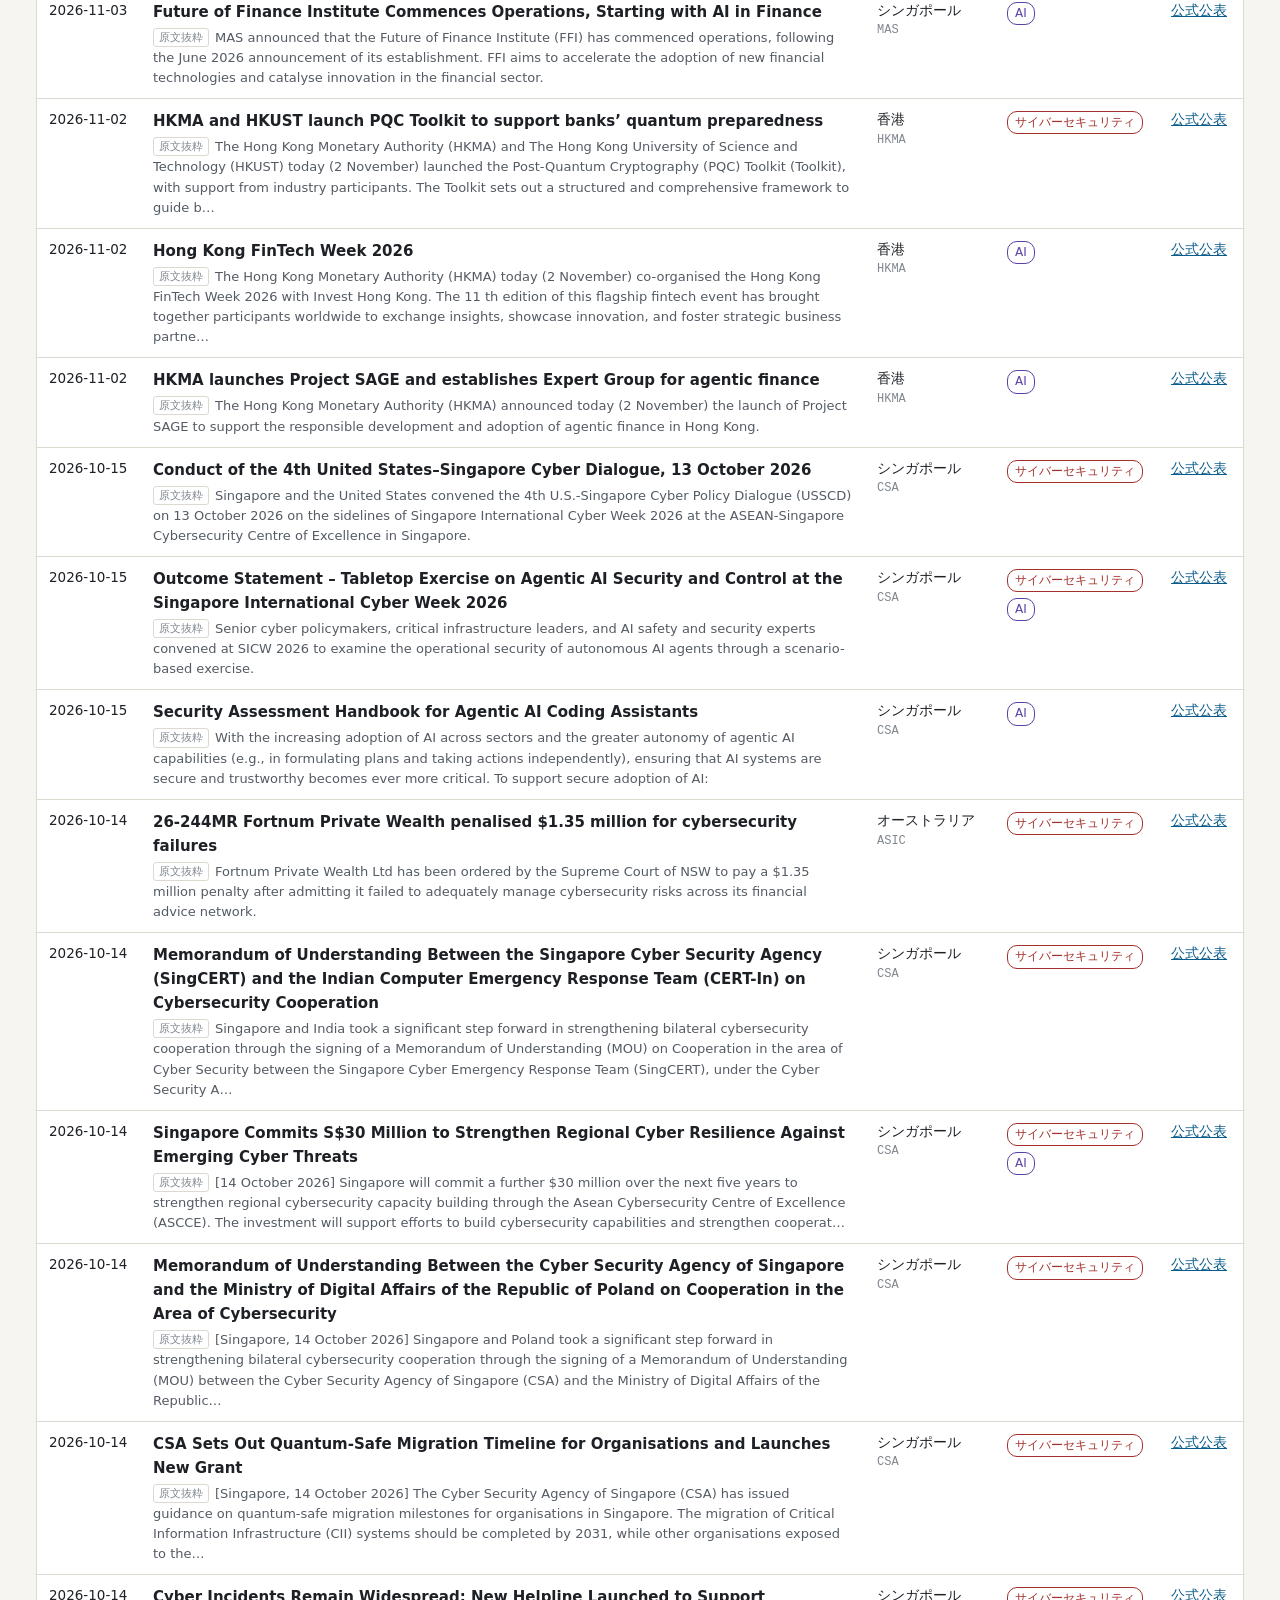
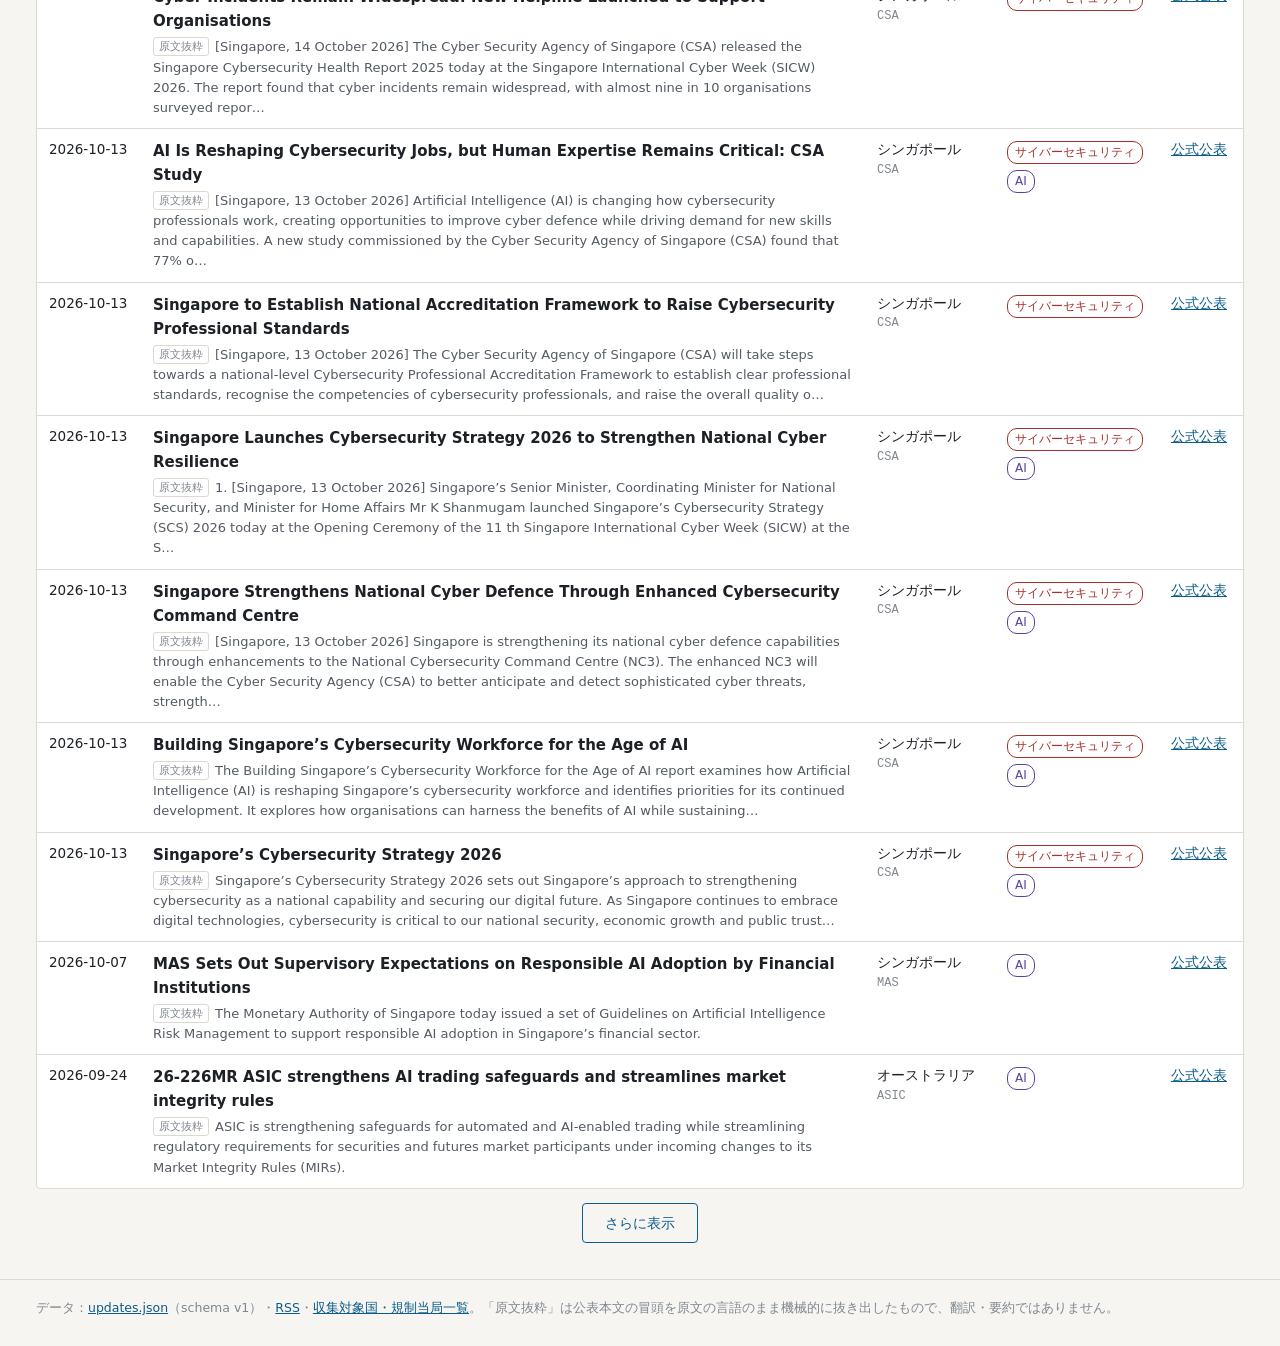
==== commit a2871178: "data: publish regulation index" ====
--- a/reg-watch/index.html
+++ b/reg-watch/index.html
@@ -4,7 +4,7 @@
   <meta charset="utf-8">
   <meta name="viewport" content="width=device-width, initial-scale=1">
   <title>APAC Regulation Monitor</title>
-  <meta name="description" content="APAC金融規制当局の公式公表のうち、サイバーセキュリティ／AI／個人情報保護に関するものの一覧">
+  <meta name="description" content="APACの金融規制当局および関連政府機関による公式公表のうち、サイバーセキュリティ／AI／個人情報保護に関するものの一覧">
   <link rel="alternate" type="application/rss+xml" title="APAC Regulation Monitor" href="feed.xml">
   <link rel="stylesheet" href="styles.css">
 </head>
@@ -15,7 +15,7 @@
         <h1>APAC Regulation Monitor</h1>
         <a class="rss" href="feed.xml">RSS</a>
       </div>
-      <p class="tagline">アジア太平洋の金融規制当局による公式公表のうち、サイバーセキュリティ・AI・個人情報保護に関するもの</p>
+      <p class="tagline">アジア太平洋の金融規制当局および関連政府機関による公式公表のうち、サイバーセキュリティ・AI・個人情報保護に関するもの</p>
       <dl class="meta">
         <div><dt>収集対象</dt><dd><span id="meta-sources">—</span> <a class="meta-link" href="sources.html">収集対象国・規制当局一覧</a></dd></div>
         <div><dt>収録期間</dt><dd id="meta-range">—</dd></div>
